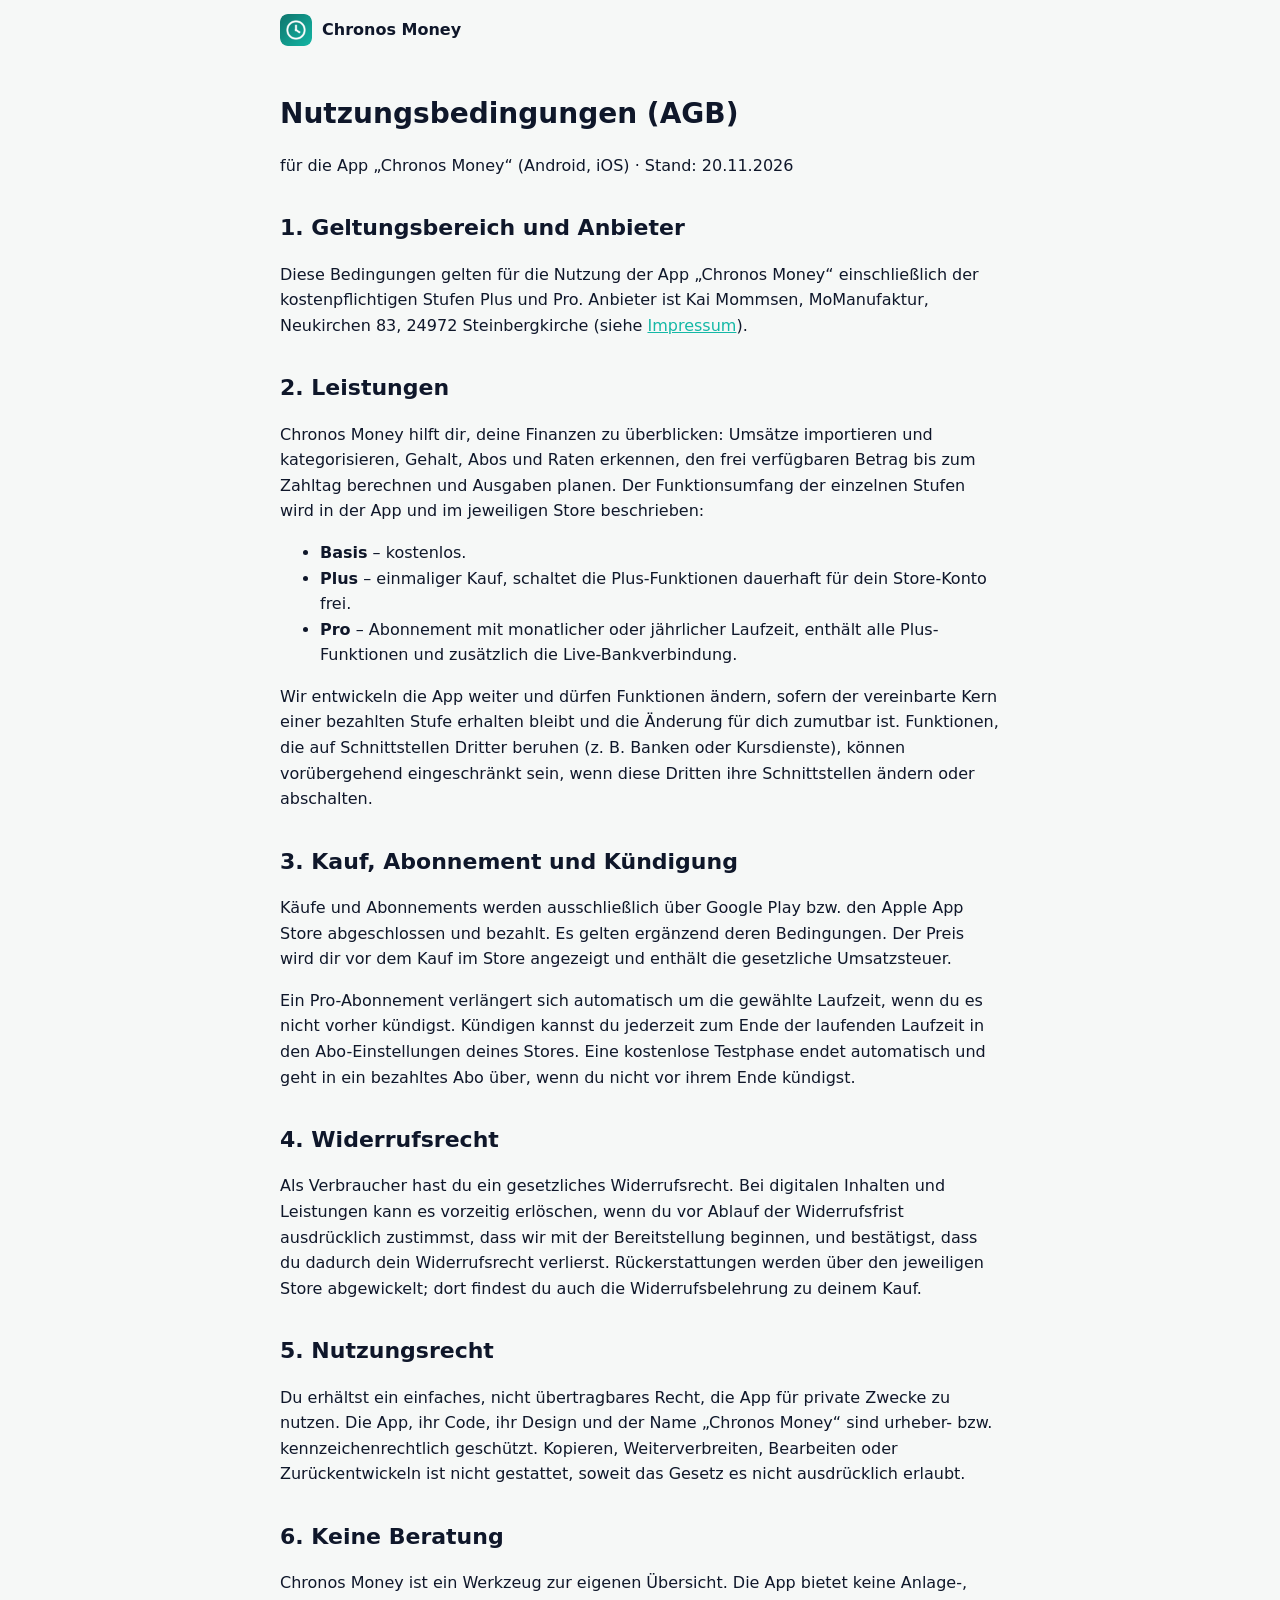
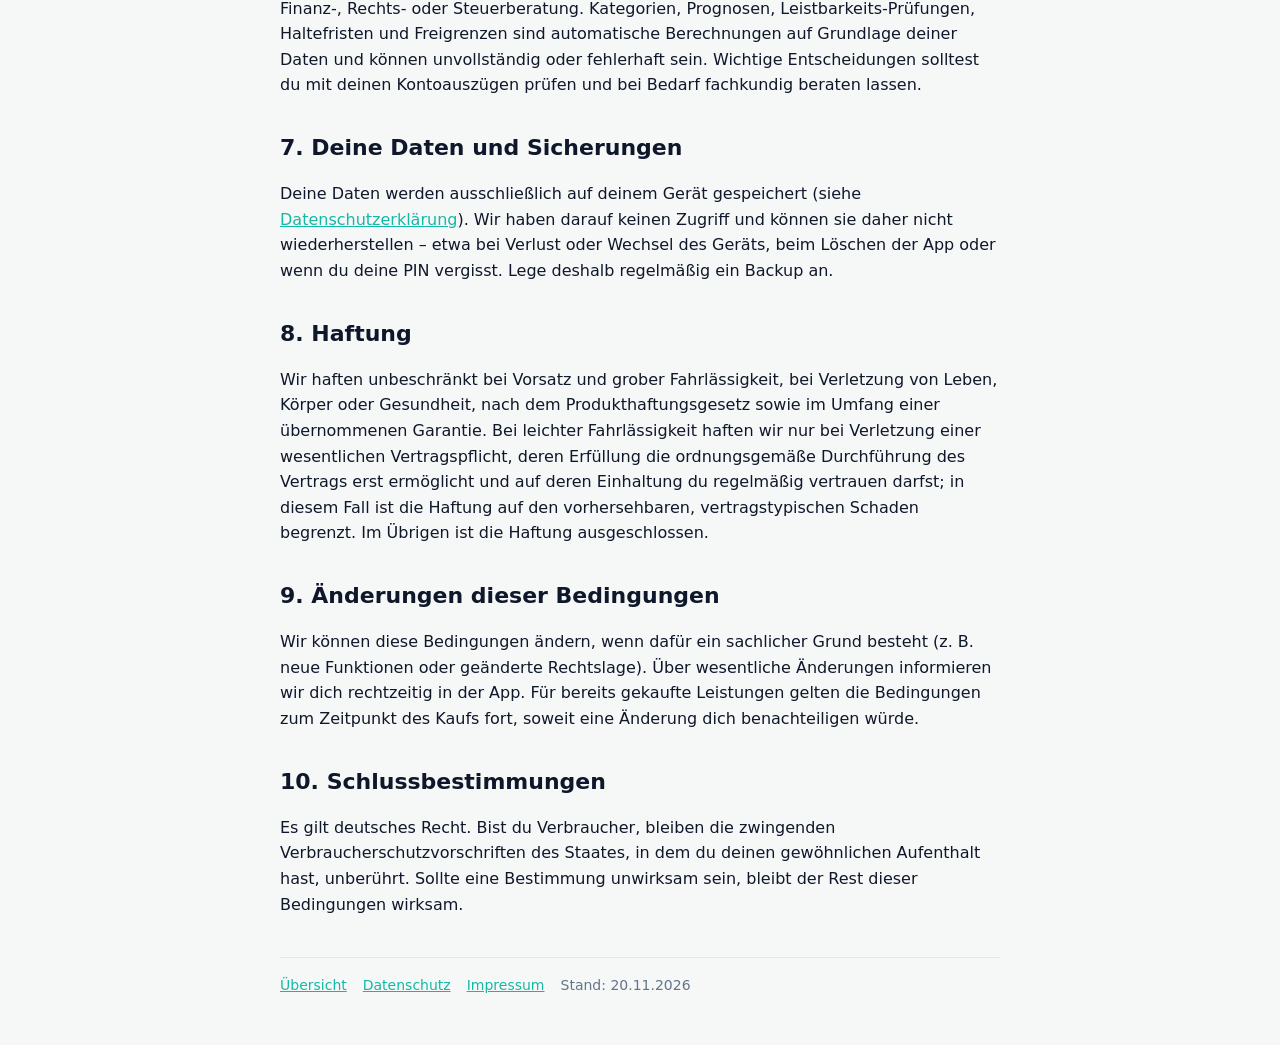
==== agb.html @ 9bfb9882 "Rechtstexte für Chronos Money: Datenschutz, AGB, Impressum Co-Authored-By: Claude Opus 5.5 <noreply@" ====
<!doctype html>
<html lang="de">
<head>
<meta charset="utf-8">
<meta name="viewport" content="width=device-width, initial-scale=1">
<title>Nutzungsbedingungen (AGB) – Chronos Money</title>

<link rel="icon" href="icons/favicon.png">
<link rel="stylesheet" href="style.css">
</head>
<body>
<header class="top"><img src="icons/icon-192.png" alt=""><a href="./">Chronos Money</a></header>
<main class="wrap legal">
<h1>Nutzungsbedingungen (AGB)</h1>
<p class="muted">für die App „Chronos Money“ (Android, iOS) · Stand: 20.11.2026</p>

<h2>1. Geltungsbereich und Anbieter</h2>
<p>Diese Bedingungen gelten für die Nutzung der App „Chronos Money“ einschließlich der kostenpflichtigen Stufen Plus und Pro. Anbieter ist Kai Mommsen, MoManufaktur, Neukirchen 83, 24972 Steinbergkirche (siehe <a href="impressum.html">Impressum</a>).</p>

<h2>2. Leistungen</h2>
<p>Chronos Money hilft dir, deine Finanzen zu überblicken: Umsätze importieren und kategorisieren, Gehalt, Abos und Raten erkennen, den frei verfügbaren Betrag bis zum Zahltag berechnen und Ausgaben planen. Der Funktionsumfang der einzelnen Stufen wird in der App und im jeweiligen Store beschrieben:</p>
<ul>
<li><b>Basis</b> – kostenlos.</li>
<li><b>Plus</b> – einmaliger Kauf, schaltet die Plus-Funktionen dauerhaft für dein Store-Konto frei.</li>
<li><b>Pro</b> – Abonnement mit monatlicher oder jährlicher Laufzeit, enthält alle Plus-Funktionen und zusätzlich die Live-Bankverbindung.</li>
</ul>
<p>Wir entwickeln die App weiter und dürfen Funktionen ändern, sofern der vereinbarte Kern einer bezahlten Stufe erhalten bleibt und die Änderung für dich zumutbar ist. Funktionen, die auf Schnittstellen Dritter beruhen (z. B. Banken oder Kursdienste), können vorübergehend eingeschränkt sein, wenn diese Dritten ihre Schnittstellen ändern oder abschalten.</p>

<h2>3. Kauf, Abonnement und Kündigung</h2>
<p>Käufe und Abonnements werden ausschließlich über Google Play bzw. den Apple App Store abgeschlossen und bezahlt. Es gelten ergänzend deren Bedingungen. Der Preis wird dir vor dem Kauf im Store angezeigt und enthält die gesetzliche Umsatzsteuer.</p>
<p>Ein Pro-Abonnement verlängert sich automatisch um die gewählte Laufzeit, wenn du es nicht vorher kündigst. Kündigen kannst du jederzeit zum Ende der laufenden Laufzeit in den Abo-Einstellungen deines Stores. Eine kostenlose Testphase endet automatisch und geht in ein bezahltes Abo über, wenn du nicht vor ihrem Ende kündigst.</p>

<h2>4. Widerrufsrecht</h2>
<p>Als Verbraucher hast du ein gesetzliches Widerrufsrecht. Bei digitalen Inhalten und Leistungen kann es vorzeitig erlöschen, wenn du vor Ablauf der Widerrufsfrist ausdrücklich zustimmst, dass wir mit der Bereitstellung beginnen, und bestätigst, dass du dadurch dein Widerrufsrecht verlierst. Rückerstattungen werden über den jeweiligen Store abgewickelt; dort findest du auch die Widerrufsbelehrung zu deinem Kauf.</p>

<h2>5. Nutzungsrecht</h2>
<p>Du erhältst ein einfaches, nicht übertragbares Recht, die App für private Zwecke zu nutzen. Die App, ihr Code, ihr Design und der Name „Chronos Money“ sind urheber- bzw. kennzeichenrechtlich geschützt. Kopieren, Weiterverbreiten, Bearbeiten oder Zurückentwickeln ist nicht gestattet, soweit das Gesetz es nicht ausdrücklich erlaubt.</p>

<h2>6. Keine Beratung</h2>
<p>Chronos Money ist ein Werkzeug zur eigenen Übersicht. Die App bietet keine Anlage-, Finanz-, Rechts- oder Steuerberatung. Kategorien, Prognosen, Leistbarkeits-Prüfungen, Haltefristen und Freigrenzen sind automatische Berechnungen auf Grundlage deiner Daten und können unvollständig oder fehlerhaft sein. Wichtige Entscheidungen solltest du mit deinen Kontoauszügen prüfen und bei Bedarf fachkundig beraten lassen.</p>

<h2>7. Deine Daten und Sicherungen</h2>
<p>Deine Daten werden ausschließlich auf deinem Gerät gespeichert (siehe <a href="datenschutz.html">Datenschutzerklärung</a>). Wir haben darauf keinen Zugriff und können sie daher nicht wiederherstellen – etwa bei Verlust oder Wechsel des Geräts, beim Löschen der App oder wenn du deine PIN vergisst. Lege deshalb regelmäßig ein Backup an.</p>

<h2>8. Haftung</h2>
<p>Wir haften unbeschränkt bei Vorsatz und grober Fahrlässigkeit, bei Verletzung von Leben, Körper oder Gesundheit, nach dem Produkthaftungsgesetz sowie im Umfang einer übernommenen Garantie. Bei leichter Fahrlässigkeit haften wir nur bei Verletzung einer wesentlichen Vertragspflicht, deren Erfüllung die ordnungsgemäße Durchführung des Vertrags erst ermöglicht und auf deren Einhaltung du regelmäßig vertrauen darfst; in diesem Fall ist die Haftung auf den vorhersehbaren, vertragstypischen Schaden begrenzt. Im Übrigen ist die Haftung ausgeschlossen.</p>

<h2>9. Änderungen dieser Bedingungen</h2>
<p>Wir können diese Bedingungen ändern, wenn dafür ein sachlicher Grund besteht (z. B. neue Funktionen oder geänderte Rechtslage). Über wesentliche Änderungen informieren wir dich rechtzeitig in der App. Für bereits gekaufte Leistungen gelten die Bedingungen zum Zeitpunkt des Kaufs fort, soweit eine Änderung dich benachteiligen würde.</p>

<h2>10. Schlussbestimmungen</h2>
<p>Es gilt deutsches Recht. Bist du Verbraucher, bleiben die zwingenden Verbraucherschutzvorschriften des Staates, in dem du deinen gewöhnlichen Aufenthalt hast, unberührt. Sollte eine Bestimmung unwirksam sein, bleibt der Rest dieser Bedingungen wirksam.</p>

<footer><a href="./">Übersicht</a><a href="datenschutz.html">Datenschutz</a><a href="impressum.html">Impressum</a><span>Stand: 20.11.2026</span></footer>
</main>
</body>
</html>
---- style.css ----
:root{--ink:#0f172a;--muted:#64748b;--line:#e2e8f0;--bg:#f6f8f7;--accent:#0f766e;--accent2:#14b8a6;--soft:#e6f4f1}
@media (prefers-color-scheme:dark){:root{--ink:#e5e7eb;--muted:#94a3b8;--line:#1f2a2a;--bg:#0b1312;--soft:#12302c}}
*{box-sizing:border-box}html{-webkit-text-size-adjust:100%}
body{margin:0;font:16px/1.6 system-ui,-apple-system,"Segoe UI",Roboto,Helvetica,Arial,sans-serif;color:var(--ink);background:var(--bg)}
a{color:var(--accent2)}a:hover{text-decoration:none}
.wrap{max-width:760px;margin:0 auto;padding:24px 20px 48px}
header.top{display:flex;align-items:center;gap:10px;padding:14px 20px;max-width:760px;margin:0 auto}
header.top img{width:32px;height:32px;border-radius:8px}header.top a{color:var(--ink);text-decoration:none;font-weight:700}
.hero{background:linear-gradient(135deg,#0f766e,#14b8a6);color:#fff;border-radius:24px;padding:36px 28px;text-align:center}
.hero img{width:84px;height:84px;border-radius:20px;box-shadow:0 8px 24px rgba(0,0,0,.2)}
.hero h1{margin:14px 0 4px;font-size:32px;letter-spacing:-.5px}.hero p{margin:0;opacity:.92;font-size:18px}
.btns{display:flex;flex-wrap:wrap;gap:10px;justify-content:center;margin-top:22px}
.btn{display:inline-block;padding:13px 22px;border-radius:14px;background:#fff;color:#0f766e;font-weight:700;text-decoration:none}
.btn.alt{background:rgba(255,255,255,.16);color:#fff;border:1px solid rgba(255,255,255,.4)}
.grid{display:grid;grid-template-columns:repeat(auto-fit,minmax(200px,1fr));gap:12px;margin:24px 0}
.card{background:color-mix(in srgb,var(--bg) 60%,#fff 40%);border:1px solid var(--line);border-radius:18px;padding:16px 18px}
@media (prefers-color-scheme:dark){.card{background:#101b1a}}
.card b{display:block;margin-bottom:2px}.card span{color:var(--muted);font-size:14px}
.shots{display:flex;gap:12px;overflow-x:auto;padding:4px 2px 12px;scroll-snap-type:x mandatory}
.shots img{width:200px;border-radius:16px;scroll-snap-align:start;box-shadow:0 4px 16px rgba(0,0,0,.12)}
h2{font-size:22px;margin:32px 0 8px}h3{font-size:17px;margin:22px 0 4px}
.legal h1{font-size:28px;margin:8px 0 4px}.legal p,.legal li{color:var(--ink)}.muted{color:var(--muted)}
.todo{background:#fef3c7;color:#92400e;border-radius:6px;padding:0 6px;font-weight:600}
.note{background:var(--soft);border-radius:14px;padding:12px 16px;margin:16px 0}
footer{border-top:1px solid var(--line);margin-top:40px;padding-top:16px;font-size:14px;color:var(--muted);display:flex;gap:16px;flex-wrap:wrap}
ol.steps{padding-left:20px}ol.steps li{margin:4px 0}
.linkcard{text-decoration:none;color:inherit;display:block}.linkcard:hover{border-color:var(--accent2)}
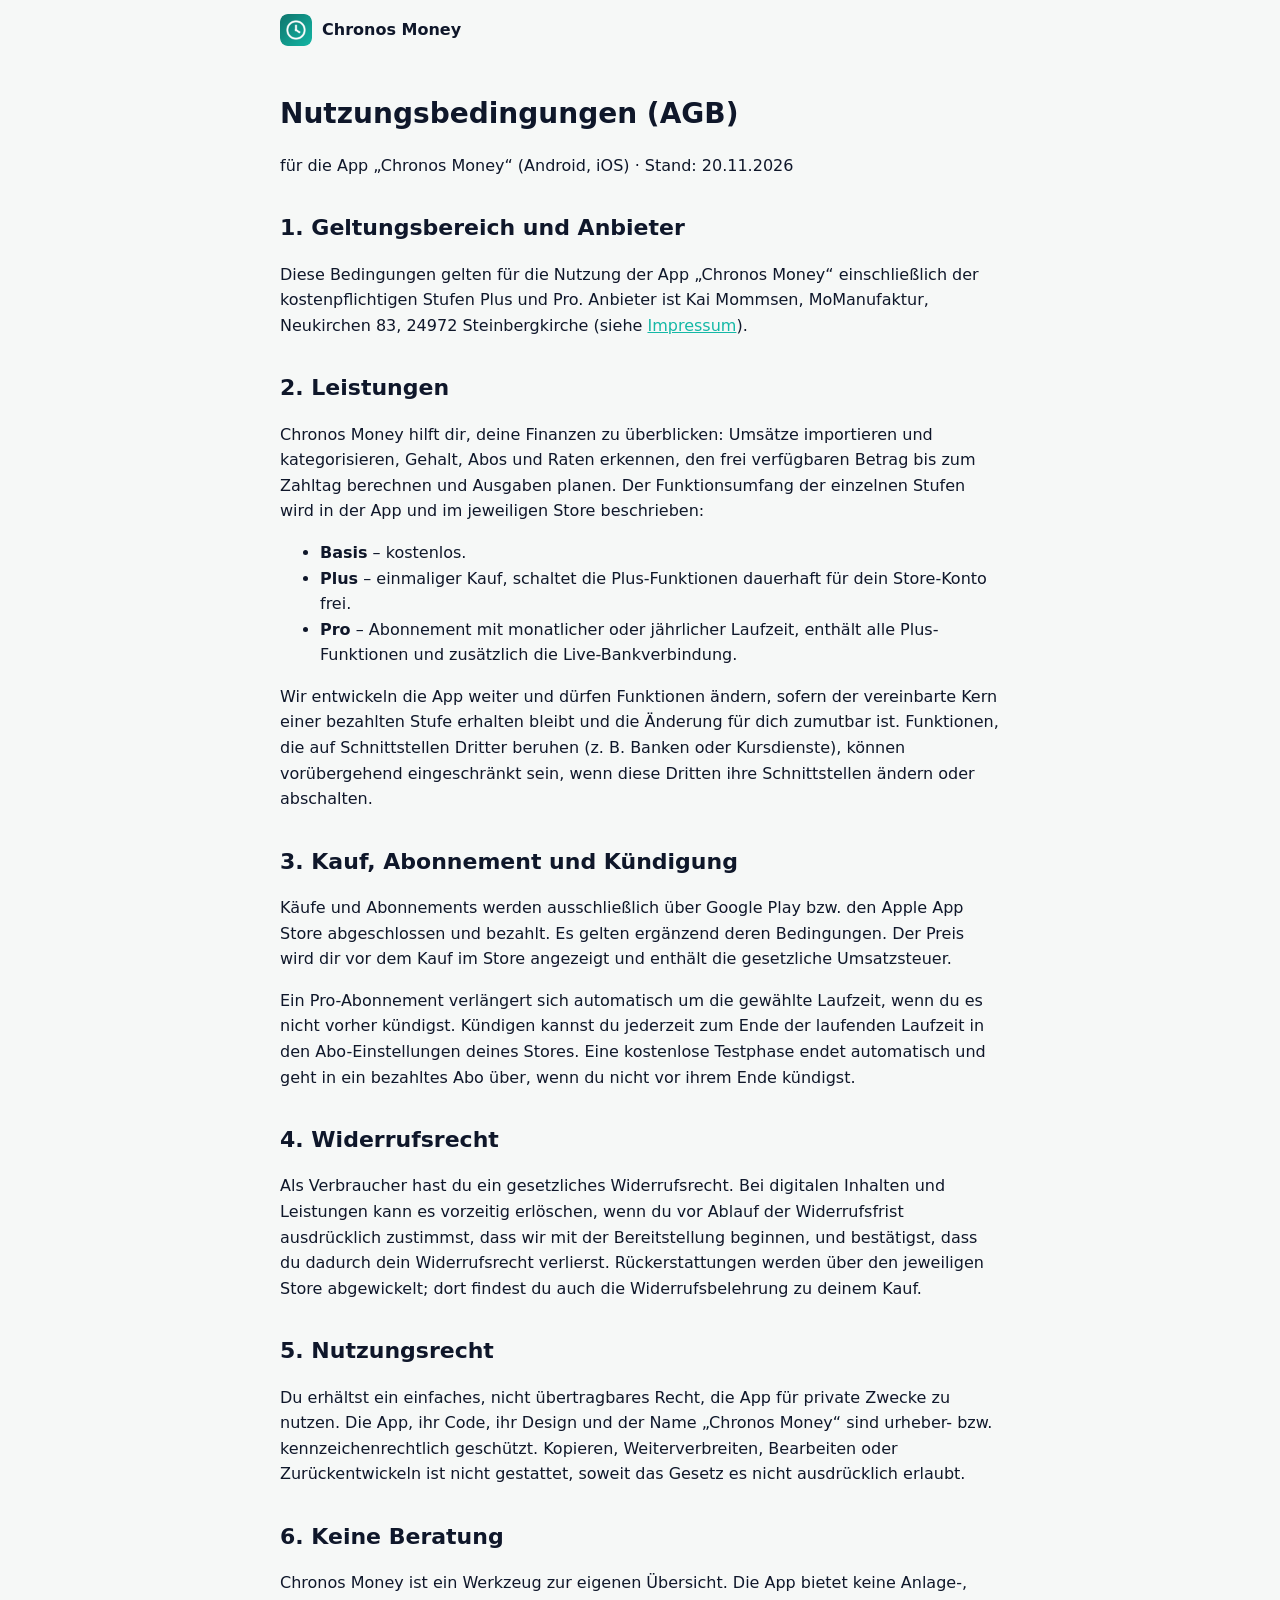
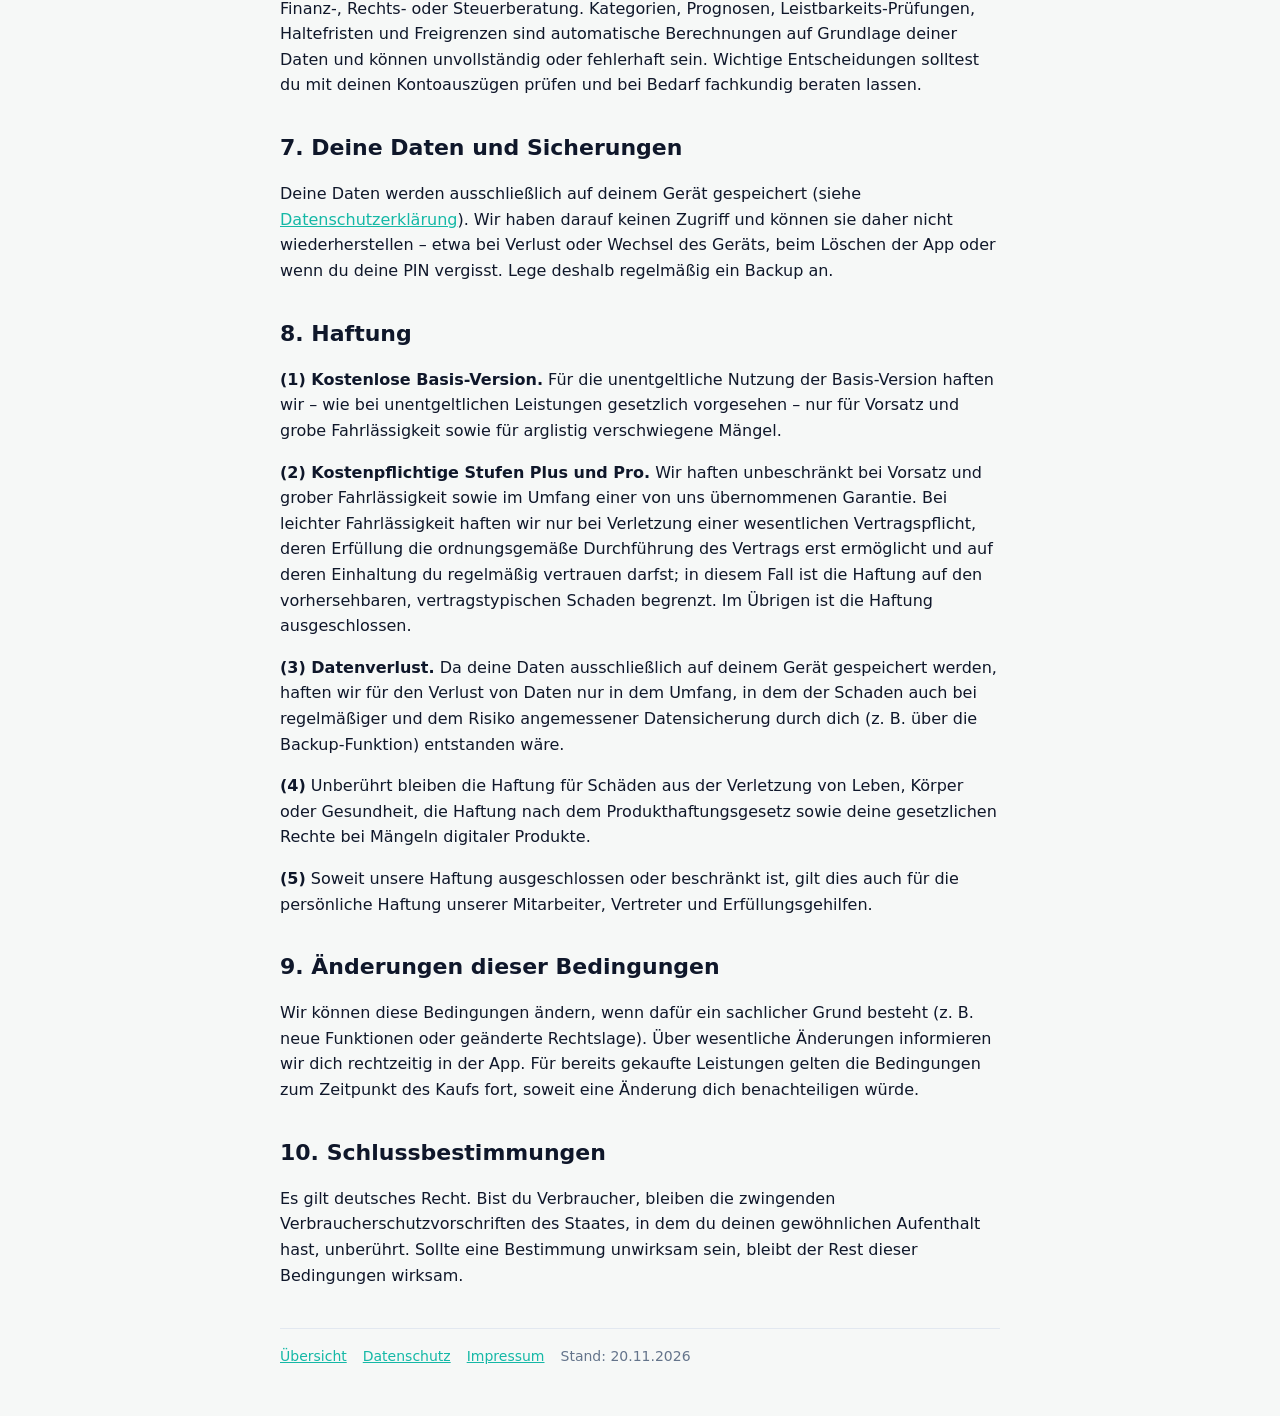
==== commit a06d269c: "AGB: Haftung neu gefasst Co-Authored-By: Claude Opus 5.5 <noreply@anthropic.com> Claude-Session: htt" ====
--- a/agb.html
+++ b/agb.html
@@ -43,7 +43,11 @@
 <p>Deine Daten werden ausschließlich auf deinem Gerät gespeichert (siehe <a href="datenschutz.html">Datenschutzerklärung</a>). Wir haben darauf keinen Zugriff und können sie daher nicht wiederherstellen – etwa bei Verlust oder Wechsel des Geräts, beim Löschen der App oder wenn du deine PIN vergisst. Lege deshalb regelmäßig ein Backup an.</p>
 
 <h2>8. Haftung</h2>
-<p>Wir haften unbeschränkt bei Vorsatz und grober Fahrlässigkeit, bei Verletzung von Leben, Körper oder Gesundheit, nach dem Produkthaftungsgesetz sowie im Umfang einer übernommenen Garantie. Bei leichter Fahrlässigkeit haften wir nur bei Verletzung einer wesentlichen Vertragspflicht, deren Erfüllung die ordnungsgemäße Durchführung des Vertrags erst ermöglicht und auf deren Einhaltung du regelmäßig vertrauen darfst; in diesem Fall ist die Haftung auf den vorhersehbaren, vertragstypischen Schaden begrenzt. Im Übrigen ist die Haftung ausgeschlossen.</p>
+<p><b>(1) Kostenlose Basis-Version.</b> Für die unentgeltliche Nutzung der Basis-Version haften wir – wie bei unentgeltlichen Leistungen gesetzlich vorgesehen – nur für Vorsatz und grobe Fahrlässigkeit sowie für arglistig verschwiegene Mängel.</p>
+<p><b>(2) Kostenpflichtige Stufen Plus und Pro.</b> Wir haften unbeschränkt bei Vorsatz und grober Fahrlässigkeit sowie im Umfang einer von uns übernommenen Garantie. Bei leichter Fahrlässigkeit haften wir nur bei Verletzung einer wesentlichen Vertragspflicht, deren Erfüllung die ordnungsgemäße Durchführung des Vertrags erst ermöglicht und auf deren Einhaltung du regelmäßig vertrauen darfst; in diesem Fall ist die Haftung auf den vorhersehbaren, vertragstypischen Schaden begrenzt. Im Übrigen ist die Haftung ausgeschlossen.</p>
+<p><b>(3) Datenverlust.</b> Da deine Daten ausschließlich auf deinem Gerät gespeichert werden, haften wir für den Verlust von Daten nur in dem Umfang, in dem der Schaden auch bei regelmäßiger und dem Risiko angemessener Datensicherung durch dich (z. B. über die Backup-Funktion) entstanden wäre.</p>
+<p><b>(4)</b> Unberührt bleiben die Haftung für Schäden aus der Verletzung von Leben, Körper oder Gesundheit, die Haftung nach dem Produkthaftungsgesetz sowie deine gesetzlichen Rechte bei Mängeln digitaler Produkte.</p>
+<p><b>(5)</b> Soweit unsere Haftung ausgeschlossen oder beschränkt ist, gilt dies auch für die persönliche Haftung unserer Mitarbeiter, Vertreter und Erfüllungsgehilfen.</p>
 
 <h2>9. Änderungen dieser Bedingungen</h2>
 <p>Wir können diese Bedingungen ändern, wenn dafür ein sachlicher Grund besteht (z. B. neue Funktionen oder geänderte Rechtslage). Über wesentliche Änderungen informieren wir dich rechtzeitig in der App. Für bereits gekaufte Leistungen gelten die Bedingungen zum Zeitpunkt des Kaufs fort, soweit eine Änderung dich benachteiligen würde.</p>
